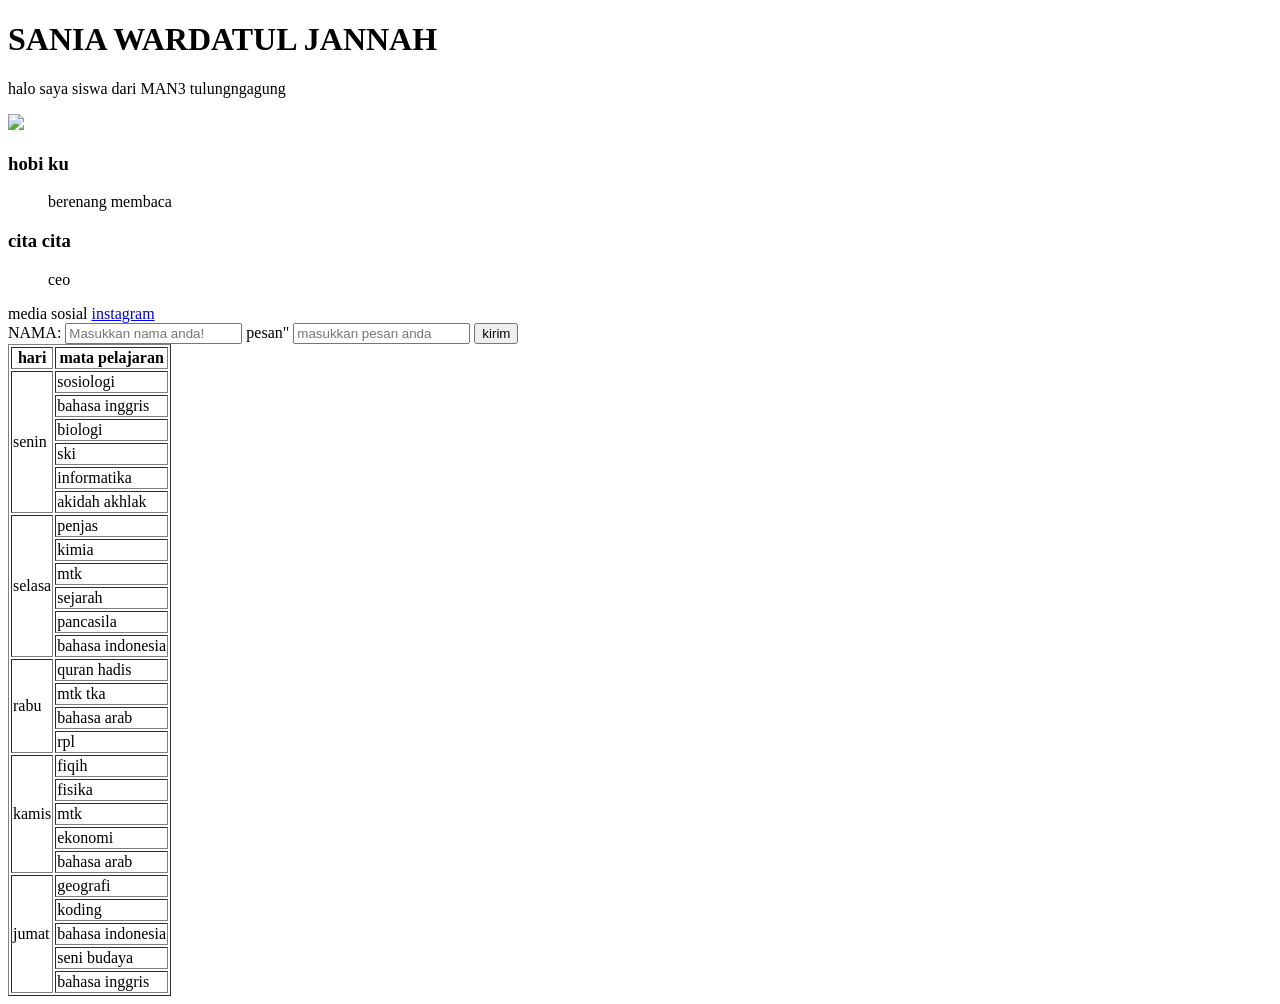
==== index.html @ 6c2962c6 "jadwal pelajaran" ====
<!DOCTYPE html>
<html lang="en">
<head>
    <meta charset="UTF-8">
    <meta name="viewport" content="width=device-width, initial-scale=1.0">
    <title>PROFIL</title>
</head>
<body>
    <h1>
SANIA WARDATUL JANNAH
    </h1>
    <P> 
        halo saya siswa dari MAN3 tulungngagung
    </P>
    <img src="kelinci comel.jpg" height="150">
    <h3>
        hobi ku
    </h3>
    <ul>
        <l1>berenang</l1>
        <l1>membaca</l1>
    </ul>
    <h3>
        cita cita
    </h3>
    <ul> 
        <l1>ceo</l1>
        </ul>
        <section>
            <h2.>media sosial</h2.>
            <a href=" luvr-saan">instagram</a>
        </section>
        <form>
            <label>NAMA:</label>
            <input type="text" placeholder="Masukkan nama anda!" />

            <label>pesan</label>"
            <input type="text" placeholder="masukkan pesan anda" />

            <button type="submit">kirim</button>
        </form>
    </section>

    <!-- jadwal pelajaran -->
     <table border="1">
     <thead>
        <tr>
          <th>hari</td>
         <th>mata pelajaran</td>
     </tr>
    </thead>
    <tbody>
    <tr>
        <td rowspan="6">senin</td>
        <td>sosiologi</td>
    </tr>
    <tr>
        <td>bahasa inggris</td>
    </tr>
    <tr>
        <td>biologi</td>
    </tr>
    <tr>
        <td>ski</td>
    </tr>
    <tr>
        <td>informatika</td>
    </tr>
    <tr>
        <td>akidah akhlak</td>
    </tr>
<tr>
    <td rowspan="6">selasa</td>
    <td>penjas</td>
</tr>
<tr>
    <td>kimia</td>
</tr>
<tr>
    <td>mtk</td>
</tr>
<tr>
    <td>sejarah</td>
</tr>
<tr>
    <td>pancasila</td>
</tr>
<tr>
    <td>bahasa indonesia</td>
</tr>
<tr>
  <td rowspan="4">rabu</td>
  <td>quran hadis</td>
  <tr>
    <td>mtk tka</td>
  </tr>
  <tr>
    <td>bahasa arab</td>
  </tr>
  <tr>
    <td>rpl</td>
  </tr>
  <tr>
    <td rowspan="5">kamis</td>
    <td>fiqih</td>
    <tr>
        <td>fisika</td>
    </tr>
    <tr>
        <td>mtk</td>
    </tr>
    <tr>
        <td>ekonomi</td>
    </tr>
    <tr>
        <td>bahasa arab</td>
    </tr>
    <tr>
        <td rowspan="5">jumat</td>
        <td>geografi</td>
        <tr>
            <td>koding</td>
        </tr>
        <tr>
            <td>bahasa indonesia</td>
        </tr>
        <tr>
            <td>seni budaya</td>
        </tr>
        <tr>
            <td>bahasa inggris</td>
        </tr>
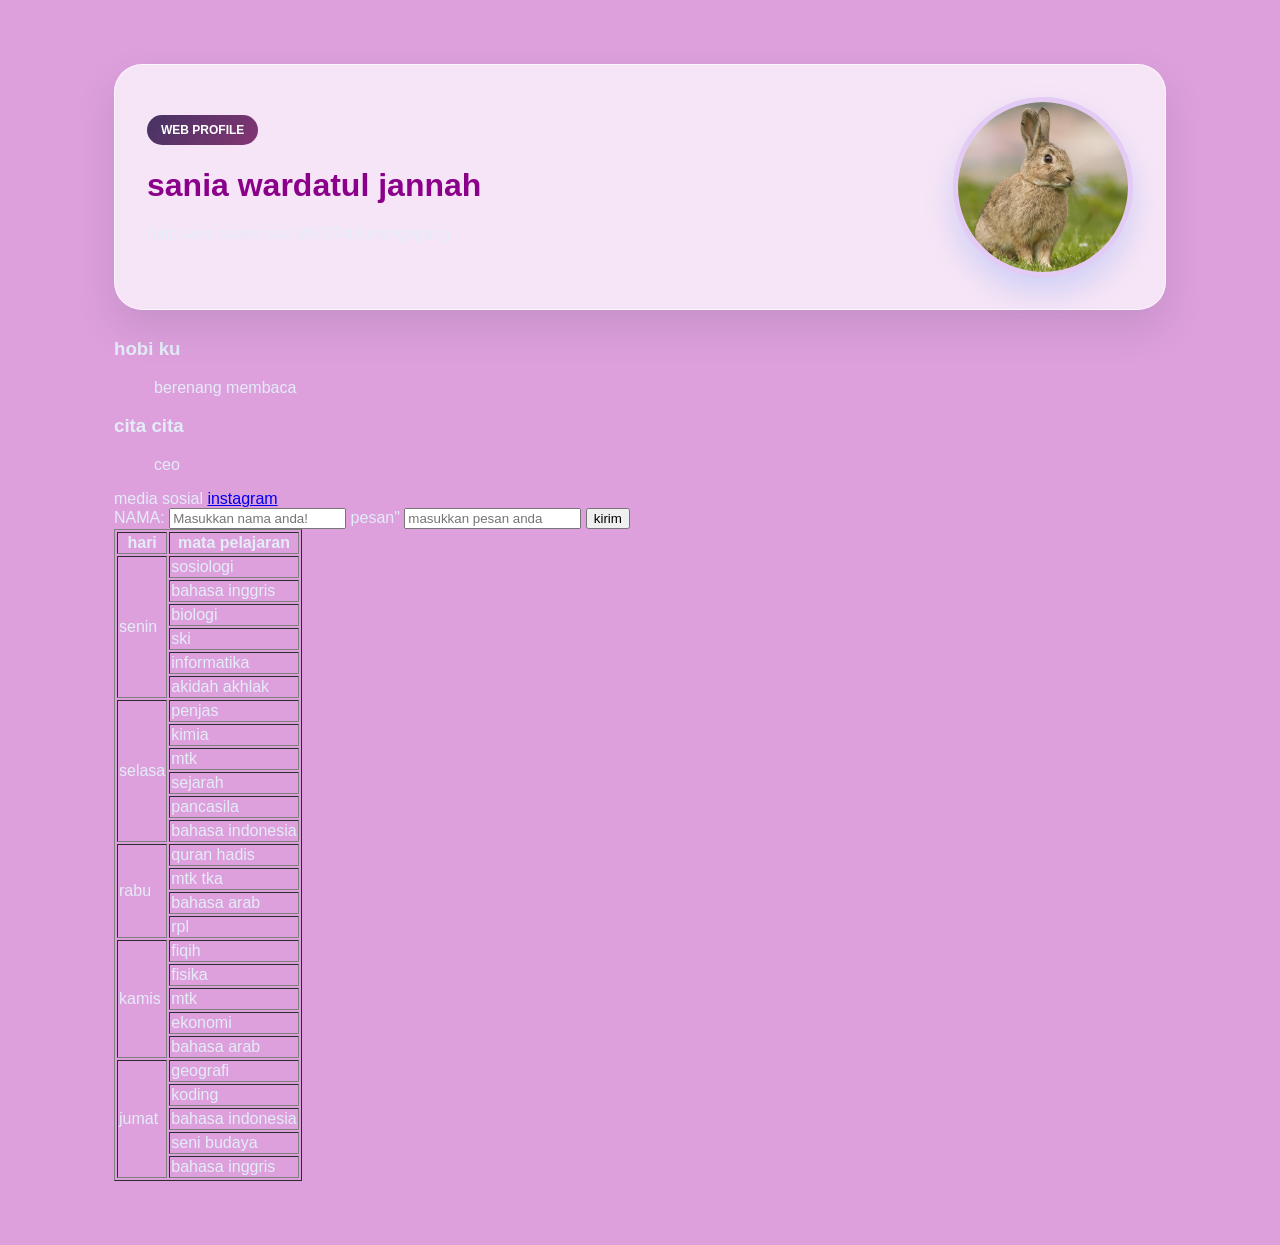
==== commit a1b8f27f: "mengubah warna" ====
--- a/index.html
+++ b/index.html
@@ -1,30 +1,37 @@
 <!DOCTYPE html>
 <html lang="en">
+
 <head>
     <meta charset="UTF-8">
     <meta name="viewport" content="width=device-width, initial-scale=1.0">
     <title>PROFIL</title>
+    <link rel="stylesheet" href="style.css" />
 </head>
+
 <body>
-    <h1>
-SANIA WARDATUL JANNAH
-    </h1>
-    <P> 
-        halo saya siswa dari MAN3 tulungngagung
-    </P>
-    <img src="kelinci comel.jpg" height="150">
-    <h3>
-        hobi ku
-    </h3>
-    <ul>
-        <l1>berenang</l1>
-        <l1>membaca</l1>
-    </ul>
-    <h3>
-        cita cita
-    </h3>
-    <ul> 
-        <l1>ceo</l1>
+    <div class="page">
+        <header class="hero">
+            <div class="profile-content">
+                <span class="badge">web profile</span>
+                <h1 style="color: darkmagenta;">sania wardatul jannah</h1>
+                <P class="deskripsi"style="color: rgb(25, 25, 25,)">
+                    halo saya siswa dari MAN3 tulungngagung
+            </P>
+            </div>
+            <img src="kelinci comel.jpg" class="profile-photo">
+        </header>
+        <h3>
+            hobi ku
+        </h3>
+        <ul>
+            <l1>berenang</l1>
+            <l1>membaca</l1>
+        </ul>
+        <h3>
+            cita cita
+        </h3>
+        <ul>
+            <l1>ceo</l1>
         </ul>
         <section>
             <h2.>media sosial</h2.>
@@ -39,94 +46,94 @@
 
             <button type="submit">kirim</button>
         </form>
-    </section>
+        </section>
 
-    <!-- jadwal pelajaran -->
-     <table border="1">
-     <thead>
-        <tr>
-          <th>hari</td>
-         <th>mata pelajaran</td>
-     </tr>
-    </thead>
-    <tbody>
-    <tr>
-        <td rowspan="6">senin</td>
-        <td>sosiologi</td>
-    </tr>
-    <tr>
-        <td>bahasa inggris</td>
-    </tr>
-    <tr>
-        <td>biologi</td>
-    </tr>
-    <tr>
-        <td>ski</td>
-    </tr>
-    <tr>
-        <td>informatika</td>
-    </tr>
-    <tr>
-        <td>akidah akhlak</td>
-    </tr>
-<tr>
-    <td rowspan="6">selasa</td>
-    <td>penjas</td>
-</tr>
-<tr>
-    <td>kimia</td>
-</tr>
-<tr>
-    <td>mtk</td>
-</tr>
-<tr>
-    <td>sejarah</td>
-</tr>
-<tr>
-    <td>pancasila</td>
-</tr>
-<tr>
-    <td>bahasa indonesia</td>
-</tr>
-<tr>
-  <td rowspan="4">rabu</td>
-  <td>quran hadis</td>
-  <tr>
-    <td>mtk tka</td>
-  </tr>
-  <tr>
-    <td>bahasa arab</td>
-  </tr>
-  <tr>
-    <td>rpl</td>
-  </tr>
-  <tr>
-    <td rowspan="5">kamis</td>
-    <td>fiqih</td>
-    <tr>
-        <td>fisika</td>
-    </tr>
-    <tr>
-        <td>mtk</td>
-    </tr>
-    <tr>
-        <td>ekonomi</td>
-    </tr>
-    <tr>
-        <td>bahasa arab</td>
-    </tr>
-    <tr>
-        <td rowspan="5">jumat</td>
-        <td>geografi</td>
-        <tr>
-            <td>koding</td>
-        </tr>
-        <tr>
-            <td>bahasa indonesia</td>
-        </tr>
-        <tr>
-            <td>seni budaya</td>
-        </tr>
-        <tr>
-            <td>bahasa inggris</td>
-        </tr>+        <!-- jadwal pelajaran -->
+        <table border="1">
+            <thead>
+                <tr>
+                    <th>hari</td>
+                    <th>mata pelajaran</td>
+                </tr>
+            </thead>
+            <tbody>
+                <tr>
+                    <td rowspan="6">senin</td>
+                    <td>sosiologi</td>
+                </tr>
+                <tr>
+                    <td>bahasa inggris</td>
+                </tr>
+                <tr>
+                    <td>biologi</td>
+                </tr>
+                <tr>
+                    <td>ski</td>
+                </tr>
+                <tr>
+                    <td>informatika</td>
+                </tr>
+                <tr>
+                    <td>akidah akhlak</td>
+                </tr>
+                <tr>
+                    <td rowspan="6">selasa</td>
+                    <td>penjas</td>
+                </tr>
+                <tr>
+                    <td>kimia</td>
+                </tr>
+                <tr>
+                    <td>mtk</td>
+                </tr>
+                <tr>
+                    <td>sejarah</td>
+                </tr>
+                <tr>
+                    <td>pancasila</td>
+                </tr>
+                <tr>
+                    <td>bahasa indonesia</td>
+                </tr>
+                <tr>
+                    <td rowspan="4">rabu</td>
+                    <td>quran hadis</td>
+                <tr>
+                    <td>mtk tka</td>
+                </tr>
+                <tr>
+                    <td>bahasa arab</td>
+                </tr>
+                <tr>
+                    <td>rpl</td>
+                </tr>
+                <tr>
+                    <td rowspan="5">kamis</td>
+                    <td>fiqih</td>
+                <tr>
+                    <td>fisika</td>
+                </tr>
+                <tr>
+                    <td>mtk</td>
+                </tr>
+                <tr>
+                    <td>ekonomi</td>
+                </tr>
+                <tr>
+                    <td>bahasa arab</td>
+                </tr>
+                <tr>
+                    <td rowspan="5">jumat</td>
+                    <td>geografi</td>
+                <tr>
+                    <td>koding</td>
+                </tr>
+                <tr>
+                    <td>bahasa indonesia</td>
+                </tr>
+                <tr>
+                    <td>seni budaya</td>
+                </tr>
+                <tr>
+                    <td>bahasa inggris</td>
+                </tr>
--- a/style.css
+++ b/style.css
@@ -0,0 +1,75 @@
+* {
+    box-sizing: border-box;
+}
+body {
+    margin: 0;
+    font-family: 'Segoe UI', Tahoma, Geneva, Verdana, sans-serif;
+    background:plum;
+    color: #e4ecf7;
+}
+
+.page{
+    max-width: 1100px;
+    margin: 40px auto;
+    padding: 24px;
+}
+
+.hero{
+    display: flex;
+    align-items: center;
+    justify-content: space-between;
+    gap: 30px;
+    background: rgba(255, 255, 255, 0.72);
+    backdrop-filter: blur(10px);
+    border: 1px solid rgba(255, 255, 255, 0.7);
+    box-shadow: 0 18px 40px rgba(30, 41, 59, 0.12);
+    border-radius: 28px;
+    padding: 32px;
+    margin-bottom: 28px;
+}
+
+.badge {
+    display: inline-block;
+    background: linear-gradient(135deg,#453363, #853573);
+    color: white;
+    padding: 8px 14px;
+    border-radius: 999px;
+    font-size: 12px;
+    font-weight: 700;
+    text-transform: uppercase;
+}
+
+
+.judul{
+    margin: 0;
+    font-family: 'plus jakarta sans', 'segoe UI',
+    sans-serif;
+    line-height: 1.4;
+}
+
+
+.judul-besar{
+    font-size: clamp(2,3rem, 4vw, 4rem);
+    font-weight: 800;
+    color: #111827;
+     margin-top: 14px;
+}
+
+
+#teks2 {
+    margin-top: 12px;
+    max-width: 620px;
+    font-size: 1.08rem;
+    color: #475569;
+    text-align: left;
+    background: transparent;
+}
+
+.profile-photo{
+    width: 180px;
+    height: 180px;
+    object-fit: cover;
+    border-radius: 50%;
+    border: 5px solid rgba(124, 58, 237, 0.15);
+    box-shadow: 0 16px 30px rgba(59, 130, 246, 0.2);
+}
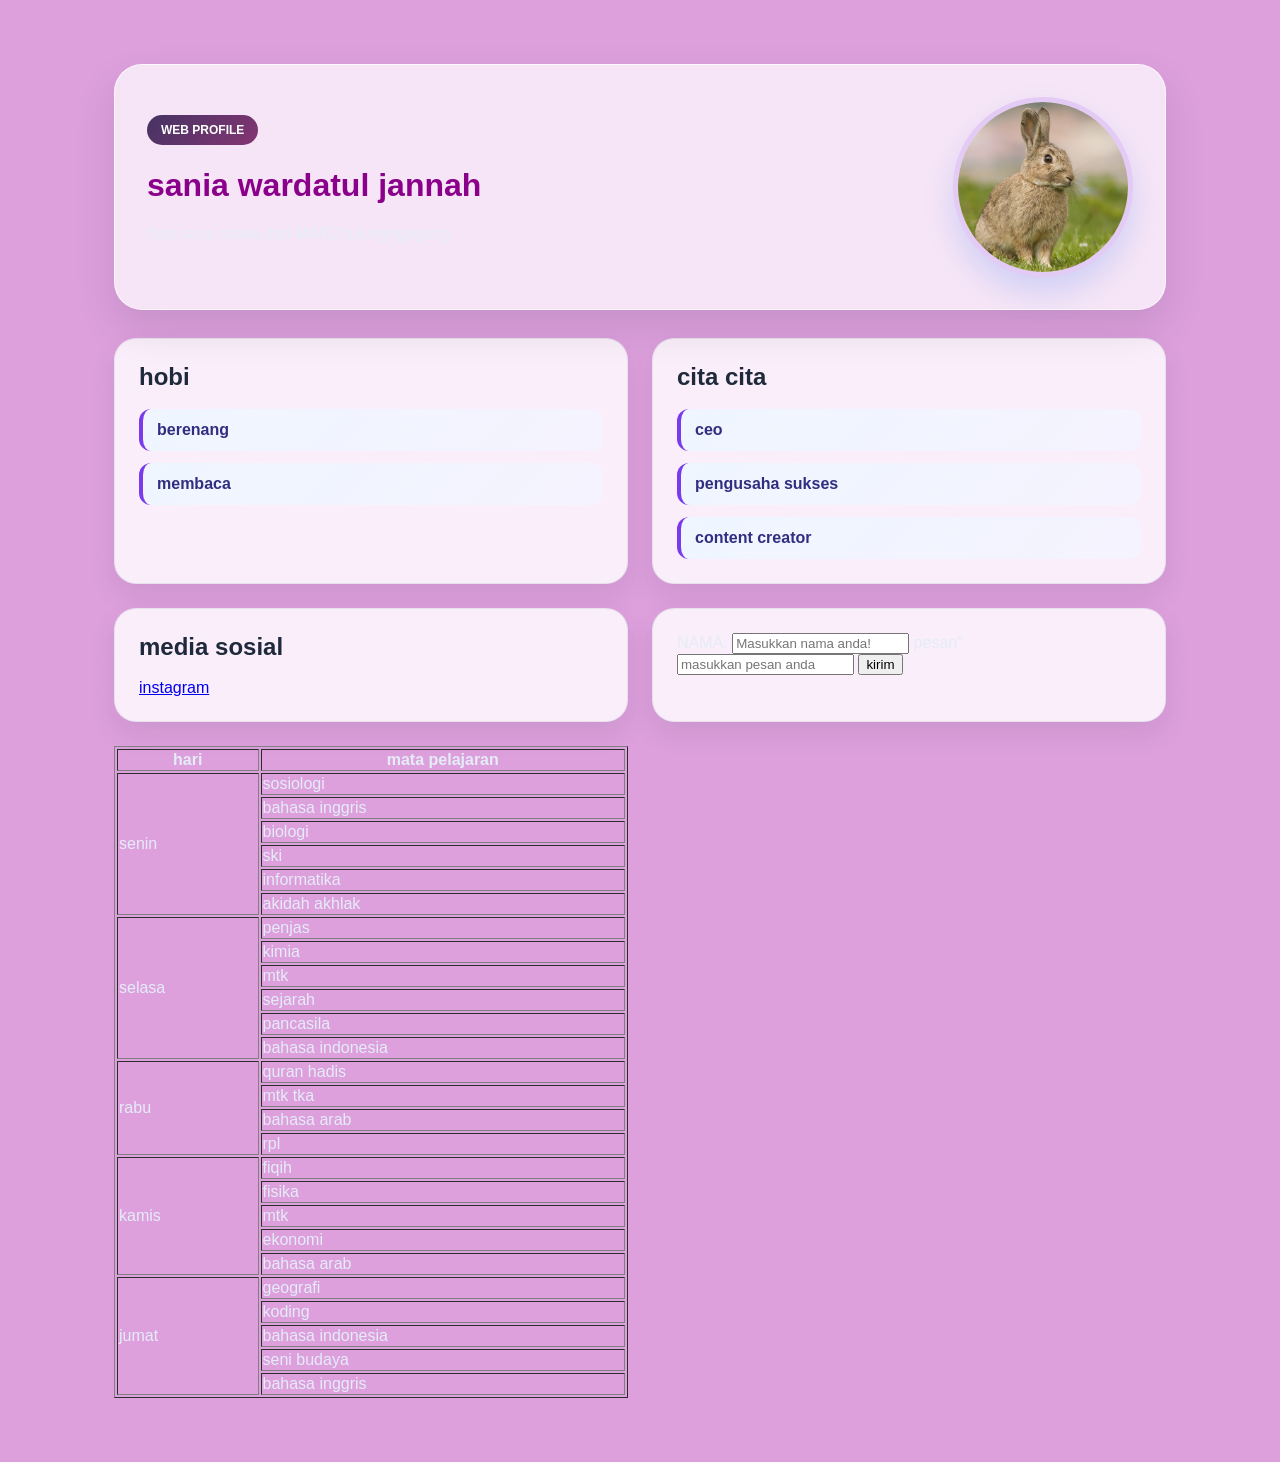
==== commit 20e8d423: "tambah css" ====
--- a/index.html
+++ b/index.html
@@ -14,126 +14,138 @@
             <div class="profile-content">
                 <span class="badge">web profile</span>
                 <h1 style="color: darkmagenta;">sania wardatul jannah</h1>
-                <P class="deskripsi"style="color: rgb(25, 25, 25,)">
+                <P class="deskripsi" style="color: rgb(25, 25, 25,)">
                     halo saya siswa dari MAN3 tulungngagung
-            </P>
+                </P>
             </div>
             <img src="kelinci comel.jpg" class="profile-photo">
         </header>
-        <h3>
-            hobi ku
-        </h3>
-        <ul>
-            <l1>berenang</l1>
-            <l1>membaca</l1>
-        </ul>
-        <h3>
-            cita cita
-        </h3>
-        <ul>
-            <l1>ceo</l1>
-        </ul>
-        <section>
-            <h2.>media sosial</h2.>
-            <a href=" luvr-saan">instagram</a>
-        </section>
-        <form>
-            <label>NAMA:</label>
-            <input type="text" placeholder="Masukkan nama anda!" />
 
-            <label>pesan</label>"
-            <input type="text" placeholder="masukkan pesan anda" />
+        <main class="content-grid">
+            <section class="card">
+                <h2>hobi</h2>
+                <ul class="hobby-list">
+                    <li>berenang</li>
+                    <li>membaca</li>
+                </ul>
+            </section>
+            <section class="card">
+                <h2>cita cita</h2>
+                <ul class="hobby-list">
+                    <li>ceo</li>
+                    <li>pengusaha sukses</li>
+                    <li>content creator</li>
+                </ul>
+            </section>
+                <section class="card">
+                    <h2>media sosial</h2>
+                   <div class="social-link">
+                    <a href="https://www.instagram.com/luvr.sann">instagram</a>
+                    </div>
+                </section>
+                <section class="card">
+                <form>
+                    <label>NAMA:</label>
+                    <input type="text" placeholder="Masukkan nama anda!" />
 
-            <button type="submit">kirim</button>
-        </form>
-        </section>
+                    <label>pesan</label>"
+                    <input type="text" placeholder="masukkan pesan anda" />
 
-        <!-- jadwal pelajaran -->
-        <table border="1">
-            <thead>
-                <tr>
-                    <th>hari</td>
-                    <th>mata pelajaran</td>
-                </tr>
-            </thead>
-            <tbody>
-                <tr>
-                    <td rowspan="6">senin</td>
-                    <td>sosiologi</td>
-                </tr>
-                <tr>
-                    <td>bahasa inggris</td>
-                </tr>
-                <tr>
-                    <td>biologi</td>
-                </tr>
-                <tr>
-                    <td>ski</td>
-                </tr>
-                <tr>
-                    <td>informatika</td>
-                </tr>
-                <tr>
-                    <td>akidah akhlak</td>
-                </tr>
-                <tr>
-                    <td rowspan="6">selasa</td>
-                    <td>penjas</td>
-                </tr>
-                <tr>
-                    <td>kimia</td>
-                </tr>
-                <tr>
-                    <td>mtk</td>
-                </tr>
-                <tr>
-                    <td>sejarah</td>
-                </tr>
-                <tr>
-                    <td>pancasila</td>
-                </tr>
-                <tr>
-                    <td>bahasa indonesia</td>
-                </tr>
-                <tr>
-                    <td rowspan="4">rabu</td>
-                    <td>quran hadis</td>
-                <tr>
-                    <td>mtk tka</td>
-                </tr>
-                <tr>
-                    <td>bahasa arab</td>
-                </tr>
-                <tr>
-                    <td>rpl</td>
-                </tr>
-                <tr>
-                    <td rowspan="5">kamis</td>
-                    <td>fiqih</td>
-                <tr>
-                    <td>fisika</td>
-                </tr>
-                <tr>
-                    <td>mtk</td>
-                </tr>
-                <tr>
-                    <td>ekonomi</td>
-                </tr>
-                <tr>
-                    <td>bahasa arab</td>
-                </tr>
-                <tr>
-                    <td rowspan="5">jumat</td>
-                    <td>geografi</td>
-                <tr>
-                    <td>koding</td>
-                </tr>
-                <tr>
-                    <td>bahasa indonesia</td>
-                </tr>
-                <tr>
-                    <td>seni budaya</td>
-                </tr>
-                <tr>
-                    <td>bahasa inggris</td>
-                </tr>+                    <button type="submit">kirim</button>
+                </form>
+            </section>
+
+            <!-- jadwal pelajaran -->
+            <table border="1">
+                <thead>
+                    <tr>
+                        <th>hari</td>
+                        <th>mata pelajaran</td>
+                    </tr>
+                </thead>
+                <tbody>
+                    <tr>
+                        <td rowspan="6">senin</td>
+                        <td>sosiologi</td>
+                    </tr>
+                    <tr>
+                        <td>bahasa inggris</td>
+                    </tr>
+                    <tr>
+                        <td>biologi</td>
+                    </tr>
+                    <tr>
+                        <td>ski</td>
+                    </tr>
+                    <tr>
+                        <td>informatika</td>
+                    </tr>
+                    <tr>
+                        <td>akidah akhlak</td>
+                    </tr>
+                    <tr>
+                        <td rowspan="6">selasa</td>
+                        <td>penjas</td>
+                    </tr>
+                    <tr>
+                        <td>kimia</td>
+                    </tr>
+                    <tr>
+                        <td>mtk</td>
+                    </tr>
+                    <tr>
+                        <td>sejarah</td>
+                    </tr>
+                    <tr>
+                        <td>pancasila</td>
+                    </tr>
+                    <tr>
+                        <td>bahasa indonesia</td>
+                    </tr>
+                    <tr>
+                        <td rowspan="4">rabu</td>
+                        <td>quran hadis</td>
+                    <tr>
+                        <td>mtk tka</td>
+                    </tr>
+                    <tr>
+                        <td>bahasa arab</td>
+                    </tr>
+                    <tr>
+                        <td>rpl</td>
+                    </tr>
+                    <tr>
+                        <td rowspan="5">kamis</td>
+                        <td>fiqih</td>
+                    <tr>
+                        <td>fisika</td>
+                    </tr>
+                    <tr>
+                        <td>mtk</td>
+                    </tr>
+                    <tr>
+                        <td>ekonomi</td>
+                    </tr>
+                    <tr>
+                        <td>bahasa arab</td>
+                    </tr>
+                    <tr>
+                        <td rowspan="5">jumat</td>
+                        <td>geografi</td>
+                    <tr>
+                        <td>koding</td>
+                    </tr>
+                    <tr>
+                        <td>bahasa indonesia</td>
+                    </tr>
+                    <tr>
+                        <td>seni budaya</td>
+                    </tr>
+                    <tr>
+                        <td>bahasa inggris</td>
+                    </tr>
+                <tbody>
+            </table>
+            </tbody>
+
+</html>
--- a/style.css
+++ b/style.css
@@ -72,4 +72,63 @@
     border-radius: 50%;
     border: 5px solid rgba(124, 58, 237, 0.15);
     box-shadow: 0 16px 30px rgba(59, 130, 246, 0.2);
-}+}
+
+.content-grid {
+    display: grid;
+    grid-template-columns: repeat(2,minmax(260px, 1fr));
+    gap: 24px;
+}
+
+.card {
+    background: rgba(255, 255, 255, 0.82);
+    border: 1px solid rgba(148, 163, 184, 0.18);
+    border-radius: 22px;
+    padding: 24px;
+    box-shadow: 0 12px 28px rgba(15, 23, 42, 0.08);
+}
+
+.card h2 {
+    margin-top: 0;
+    margin-bottom: 18px;
+    color: #1e293b;
+    font-size: 1.5rem;
+}
+
+.hobby-list {
+    list-style: none;
+    padding: 0;
+    margin: 0;
+    display: grid;
+    gap: 12px;
+}
+
+.hobby-list li{
+    background: linear-gradient(135deg, #eff6ff, #f5f3ff);
+    border-left: 4px solid #7c3aed;
+    padding: 12px 14px;
+    border-radius: 12px;
+    font-weight: 600;
+    color: #312e81;
+}
+
+.social-links {
+    display: flex;
+    flex-wrap: wrap;
+    gap: 12px;
+}
+
+.social-links a {
+    text-decoration: none;
+    color: #1d4ed8;
+    background: #e0edff;
+    padding: 10px 14px;
+    border-radius: 12px;
+    font-weight: 600;
+    transition: transform 0.2s ease, box-shadow 0.2s ease;
+}
+
+.social-links a:hover {
+    transform: translateY(-2px);
+    box-shadow: 0 10px 20px rgba(37, 99, 235, 0.15);
+}                   
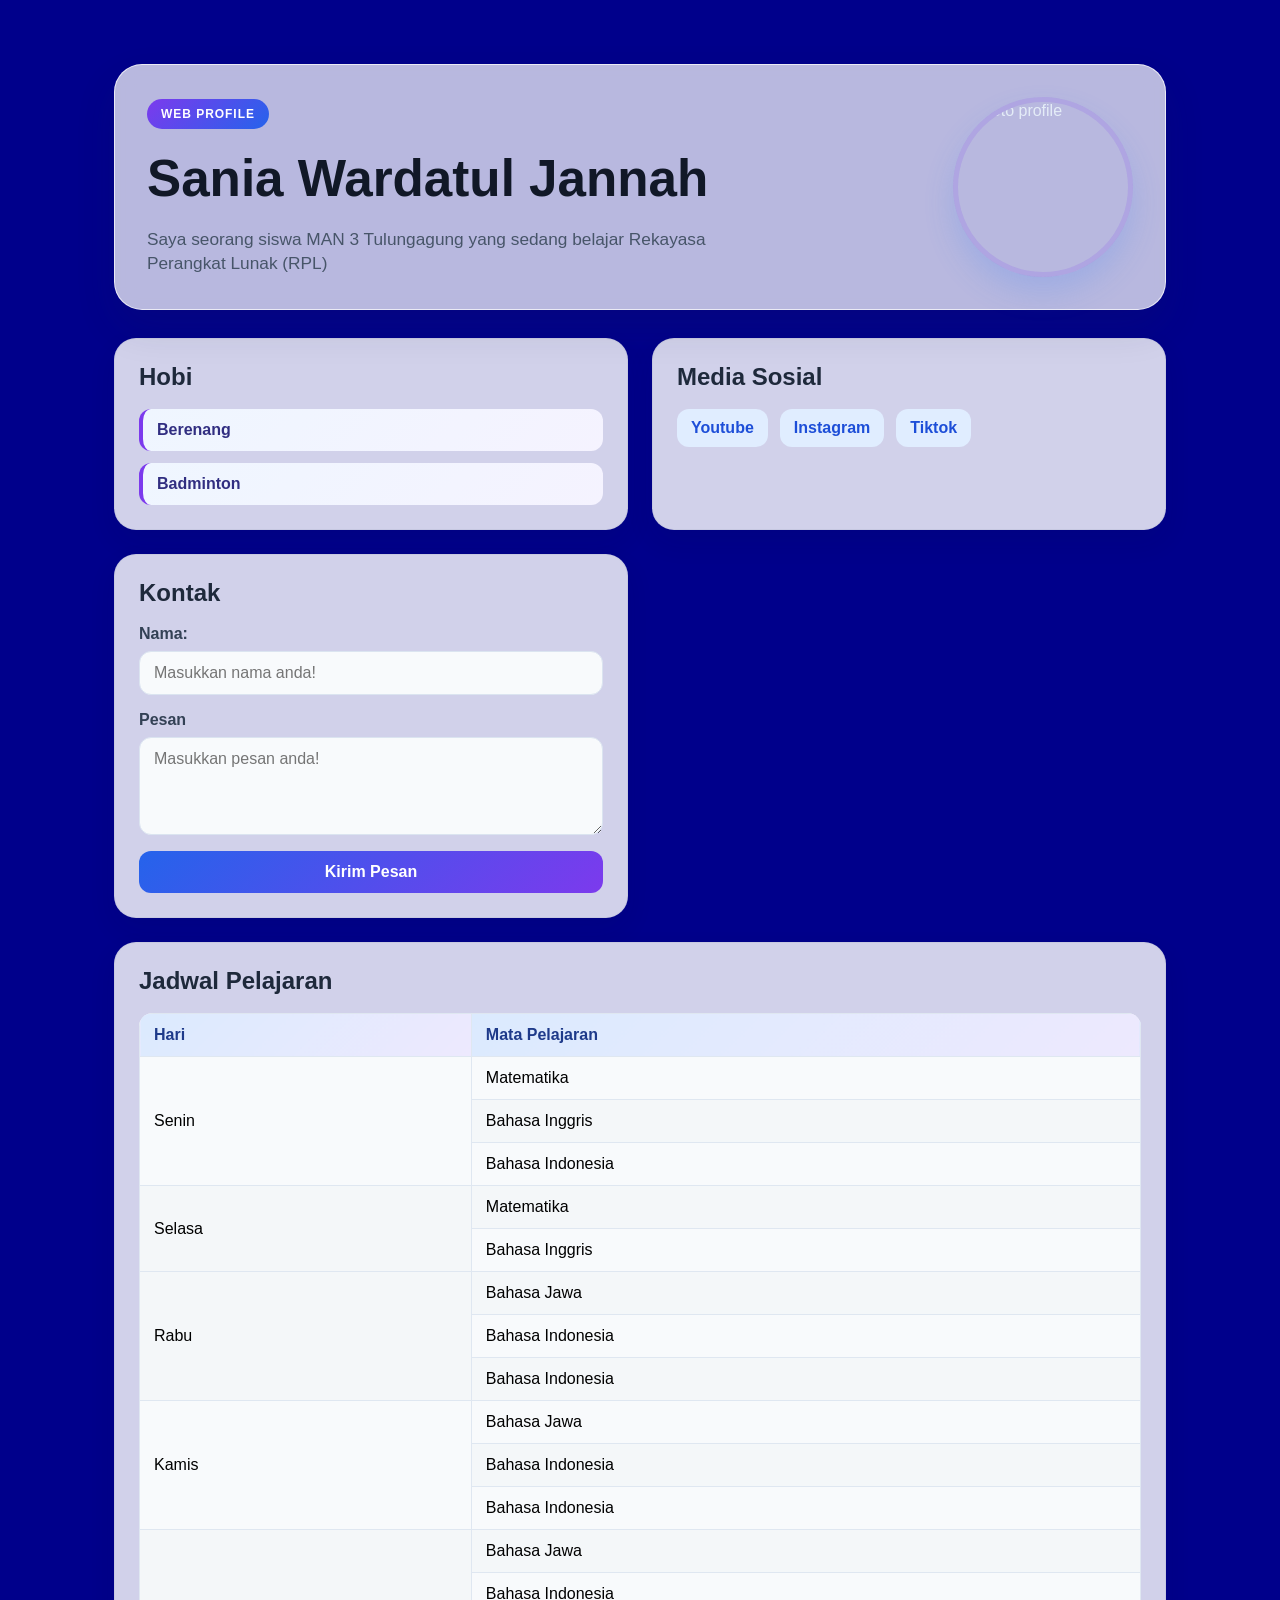
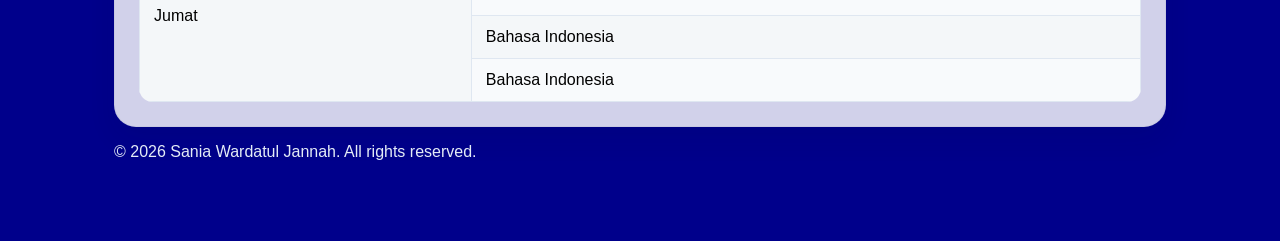
==== commit ce3ebcd6: "Update index.html" ====
--- a/index.html
+++ b/index.html
@@ -1,151 +1,124 @@
-<!DOCTYPE html>
+<!doctype html>
 <html lang="en">
+  <head>
+    <meta charset="UTF-8" />
+    <meta name="viewport" content="width=device-width, initial-scale=1.0" />
+    <title>Web Profile</title>
+    <link rel="stylesheet" href="style.css" />
+  </head>
 
-<head>
-    <meta charset="UTF-8">
-    <meta name="viewport" content="width=device-width, initial-scale=1.0">
-    <title>PROFIL</title>
-    <link rel="stylesheet" href="style.css" />
-</head>
+  <body class="page">
+    <header class="hero">
+      <div class="profile-content">
+        <span class="badge">Web Profile</span>
+        <h1 id="text1" class="judul judul-besar">Sania Wardatul Jannah</h1>
+        <p id="text2" class="judul">
+          Saya seorang siswa MAN 3 Tulungagung yang sedang belajar Rekayasa
+          Perangkat Lunak (RPL)
+        </p>
+      </div>
+      <img class="profile-photo" src="profile.jpeg" alt="photo profile" />
+    </header>
 
-<body>
-    <div class="page">
-        <header class="hero">
-            <div class="profile-content">
-                <span class="badge">web profile</span>
-                <h1 style="color: darkmagenta;">sania wardatul jannah</h1>
-                <P class="deskripsi" style="color: rgb(25, 25, 25,)">
-                    halo saya siswa dari MAN3 tulungngagung
-                </P>
-            </div>
-            <img src="kelinci comel.jpg" class="profile-photo">
-        </header>
+    <main class="content-grid">
+      <section class="card">
+        <h2>Hobi</h2>
+        <ul class="hobby-list">
+          <li>Berenang</li>
+          <li>Badminton</li>
+        </ul>
+      </section>
 
-        <main class="content-grid">
-            <section class="card">
-                <h2>hobi</h2>
-                <ul class="hobby-list">
-                    <li>berenang</li>
-                    <li>membaca</li>
-                </ul>
-            </section>
-            <section class="card">
-                <h2>cita cita</h2>
-                <ul class="hobby-list">
-                    <li>ceo</li>
-                    <li>pengusaha sukses</li>
-                    <li>content creator</li>
-                </ul>
-            </section>
-                <section class="card">
-                    <h2>media sosial</h2>
-                   <div class="social-link">
-                    <a href="https://www.instagram.com/luvr.sann">instagram</a>
-                    </div>
-                </section>
-                <section class="card">
-                <form>
-                    <label>NAMA:</label>
-                    <input type="text" placeholder="Masukkan nama anda!" />
+      <section class="card">
+        <h2>Media Sosial</h2>
+        <div class="social-links">
+          <a href="#"> Youtube </a>
+          <a href="#">Instagram</a>
+          <a href="#">Tiktok</a>
+        </div>
+      </section>
 
-                    <label>pesan</label>"
-                    <input type="text" placeholder="masukkan pesan anda" />
+      <section class="card form-card">
+        <h2>Kontak</h2>
+        <form>
+          <div class="field-group">
+            <label>Nama:</label>
+            <input type="text" placeholder="Masukkan nama anda!" />
+          </div>
+          <div class="field-group">
+            <label>Pesan</label>
+            <textarea rows="4" placeholder="Masukkan pesan anda!"></textarea>
+          </div>
+          <button type="submit">Kirim Pesan</button>
+        </form>
+      </section>
 
-                    <button type="submit">kirim</button>
-                </form>
-            </section>
-
-            <!-- jadwal pelajaran -->
-            <table border="1">
-                <thead>
-                    <tr>
-                        <th>hari</td>
-                        <th>mata pelajaran</td>
-                    </tr>
-                </thead>
-                <tbody>
-                    <tr>
-                        <td rowspan="6">senin</td>
-                        <td>sosiologi</td>
-                    </tr>
-                    <tr>
-                        <td>bahasa inggris</td>
-                    </tr>
-                    <tr>
-                        <td>biologi</td>
-                    </tr>
-                    <tr>
-                        <td>ski</td>
-                    </tr>
-                    <tr>
-                        <td>informatika</td>
-                    </tr>
-                    <tr>
-                        <td>akidah akhlak</td>
-                    </tr>
-                    <tr>
-                        <td rowspan="6">selasa</td>
-                        <td>penjas</td>
-                    </tr>
-                    <tr>
-                        <td>kimia</td>
-                    </tr>
-                    <tr>
-                        <td>mtk</td>
-                    </tr>
-                    <tr>
-                        <td>sejarah</td>
-                    </tr>
-                    <tr>
-                        <td>pancasila</td>
-                    </tr>
-                    <tr>
-                        <td>bahasa indonesia</td>
-                    </tr>
-                    <tr>
-                        <td rowspan="4">rabu</td>
-                        <td>quran hadis</td>
-                    <tr>
-                        <td>mtk tka</td>
-                    </tr>
-                    <tr>
-                        <td>bahasa arab</td>
-                    </tr>
-                    <tr>
-                        <td>rpl</td>
-                    </tr>
-                    <tr>
-                        <td rowspan="5">kamis</td>
-                        <td>fiqih</td>
-                    <tr>
-                        <td>fisika</td>
-                    </tr>
-                    <tr>
-                        <td>mtk</td>
-                    </tr>
-                    <tr>
-                        <td>ekonomi</td>
-                    </tr>
-                    <tr>
-                        <td>bahasa arab</td>
-                    </tr>
-                    <tr>
-                        <td rowspan="5">jumat</td>
-                        <td>geografi</td>
-                    <tr>
-                        <td>koding</td>
-                    </tr>
-                    <tr>
-                        <td>bahasa indonesia</td>
-                    </tr>
-                    <tr>
-                        <td>seni budaya</td>
-                    </tr>
-                    <tr>
-                        <td>bahasa inggris</td>
-                    </tr>
-                <tbody>
-            </table>
-            </tbody>
-
-</html>+      <section class="card schedule-card">
+        <h2>Jadwal Pelajaran</h2>
+        <table>
+          <thead>
+            <tr>
+              <th>Hari</th>
+              <th>Mata Pelajaran</th>
+            </tr>
+          </thead>
+          <tbody>
+            <tr>
+              <td rowspan="3">Senin</td>
+              <td>Matematika</td>
+            </tr>
+            <tr>
+              <td>Bahasa Inggris</td>
+            </tr>
+            <tr>
+              <td>Bahasa Indonesia</td>
+            </tr>
+            <tr>
+              <td rowspan="2">Selasa</td>
+              <td>Matematika</td>
+            </tr>
+            <tr>
+              <td>Bahasa Inggris</td>
+            </tr>
+            <tr>
+              <td rowspan="3">Rabu</td>
+              <td>Bahasa Jawa</td>
+            </tr>
+            <tr>
+              <td>Bahasa Indonesia</td>
+            </tr>
+            <tr>
+              <td>Bahasa Indonesia</td>
+            </tr>
+            <tr>
+              <td rowspan="3">Kamis</td>
+              <td>Bahasa Jawa</td>
+            </tr>
+            <tr>
+              <td>Bahasa Indonesia</td>
+            </tr>
+            <tr>
+              <td>Bahasa Indonesia</td>
+            </tr>
+            <tr>
+              <td rowspan="4">Jumat</td>
+              <td>Bahasa Jawa</td>
+            </tr>
+            <tr>
+              <td>Bahasa Indonesia</td>
+            </tr>
+            <tr>
+              <td>Bahasa Indonesia</td>
+            </tr>
+            <tr>
+              <td>Bahasa Indonesia</td>
+            </tr>
+          </tbody>
+        </table>
+      </section>
+    </main>
+    <footer class="footer">
+      <p>&copy; 2026 Sania Wardatul Jannah. All rights reserved.</p>
+    </footer>
+  </body>
+</html>
--- a/style.css
+++ b/style.css
@@ -1,134 +1,235 @@
 * {
-    box-sizing: border-box;
-}
+  box-sizing: border-box;
+}
+
 body {
-    margin: 0;
-    font-family: 'Segoe UI', Tahoma, Geneva, Verdana, sans-serif;
-    background:plum;
-    color: #e4ecf7;
-}
-
-.page{
-    max-width: 1100px;
-    margin: 40px auto;
-    padding: 24px;
-}
-
-.hero{
-    display: flex;
-    align-items: center;
-    justify-content: space-between;
-    gap: 30px;
-    background: rgba(255, 255, 255, 0.72);
-    backdrop-filter: blur(10px);
-    border: 1px solid rgba(255, 255, 255, 0.7);
-    box-shadow: 0 18px 40px rgba(30, 41, 59, 0.12);
-    border-radius: 28px;
-    padding: 32px;
-    margin-bottom: 28px;
+  margin: 0;
+  font-family: 'Segoe UI', Tahoma, Geneva, Verdana, sans-serif;
+  background: darkblue;
+  color: #e4ecf7;
+}
+
+.page {
+  max-width: 1100px;
+  margin: 40px auto;
+  padding: 24px;
+}
+
+.hero {
+  display: flex;
+  align-items: center;
+  justify-content: space-between;
+  gap: 30px;
+  background: rgba(255, 255, 255, 0.72);
+  backdrop-filter: blur(10px);
+  border: 1px solid rgba(255, 255, 255, 0.7);
+  box-shadow: 0 18px 40px rgba(30, 41, 59, 0.12);
+  border-radius: 28px;
+  padding: 32px;
+  margin-bottom: 28px;
+}
+ 
+.profile-content {
+  flex: 1;
 }
 
 .badge {
-    display: inline-block;
-    background: linear-gradient(135deg,#453363, #853573);
-    color: white;
-    padding: 8px 14px;
-    border-radius: 999px;
-    font-size: 12px;
-    font-weight: 700;
-    text-transform: uppercase;
-}
-
-
-.judul{
-    margin: 0;
-    font-family: 'plus jakarta sans', 'segoe UI',
-    sans-serif;
-    line-height: 1.4;
-}
-
-
-.judul-besar{
-    font-size: clamp(2,3rem, 4vw, 4rem);
-    font-weight: 800;
-    color: #111827;
-     margin-top: 14px;
-}
-
-
-#teks2 {
-    margin-top: 12px;
-    max-width: 620px;
-    font-size: 1.08rem;
-    color: #475569;
-    text-align: left;
-    background: transparent;
-}
-
-.profile-photo{
-    width: 180px;
-    height: 180px;
-    object-fit: cover;
-    border-radius: 50%;
-    border: 5px solid rgba(124, 58, 237, 0.15);
-    box-shadow: 0 16px 30px rgba(59, 130, 246, 0.2);
+  display: inline-block;
+  background: linear-gradient(135deg, #7c3aed, #2563eb);
+  color: white;
+  padding: 8px 14px;
+  border-radius: 999px;
+  font-size: 12px;
+  font-weight: 700;
+  letter-spacing: 0.08em;
+  text-transform: uppercase;
+}
+
+.judul {
+  margin: 0;
+  font-family: 'Plus Jakarta Sans', 'Segoe UI', sans-serif;
+  line-height: 1.4;
+}
+
+.judul-besar {
+  font-size: clamp(2.3rem, 4vw, 4rem);
+  font-weight: 800;
+  color: #111827;
+  margin-top: 14px;
+}
+
+#text2 {
+  margin-top: 12px;
+  max-width: 620px;
+  font-size: 1.08rem;
+  color: #475569;
+  text-align: left;
+  background: transparent;
+}
+
+.profile-photo {
+  width: 180px;
+  height: 180px;
+  object-fit: cover;
+  border-radius: 50%;
+  border: 5px solid rgba(124, 58, 237, 0.15);
+  box-shadow: 0 16px 30px rgba(59, 130, 246, 0.2);
 }
 
 .content-grid {
-    display: grid;
-    grid-template-columns: repeat(2,minmax(260px, 1fr));
-    gap: 24px;
+  display: grid;
+  grid-template-columns: repeat(2, minmax(260px, 1fr));
+  gap: 24px;
 }
 
 .card {
-    background: rgba(255, 255, 255, 0.82);
-    border: 1px solid rgba(148, 163, 184, 0.18);
-    border-radius: 22px;
-    padding: 24px;
-    box-shadow: 0 12px 28px rgba(15, 23, 42, 0.08);
+  background: rgba(255, 255, 255, 0.82);
+  border: 1px solid rgba(148, 163, 184, 0.18);
+  border-radius: 22px;
+  padding: 24px;
+  box-shadow: 0 12px 28px rgba(15, 23, 42, 0.08);
 }
 
 .card h2 {
-    margin-top: 0;
-    margin-bottom: 18px;
-    color: #1e293b;
-    font-size: 1.5rem;
+  margin-top: 0;
+  margin-bottom: 18px;
+  color: #1e293b;
+  font-size: 1.5rem;
 }
 
 .hobby-list {
-    list-style: none;
-    padding: 0;
-    margin: 0;
-    display: grid;
-    gap: 12px;
-}
-
-.hobby-list li{
-    background: linear-gradient(135deg, #eff6ff, #f5f3ff);
-    border-left: 4px solid #7c3aed;
-    padding: 12px 14px;
-    border-radius: 12px;
-    font-weight: 600;
-    color: #312e81;
+  list-style: none;
+  padding: 0;
+  margin: 0;
+  display: grid;
+  gap: 12px;
+}
+
+.hobby-list li {
+  background: linear-gradient(135deg, #eff6ff, #f5f3ff);
+  border-left: 4px solid #7c3aed;
+  padding: 12px 14px;
+  border-radius: 12px;
+  font-weight: 600;
+  color: #312e81;
 }
 
 .social-links {
-    display: flex;
-    flex-wrap: wrap;
-    gap: 12px;
+  display: flex;
+  flex-wrap: wrap;
+  gap: 12px;
 }
 
 .social-links a {
-    text-decoration: none;
-    color: #1d4ed8;
-    background: #e0edff;
-    padding: 10px 14px;
-    border-radius: 12px;
-    font-weight: 600;
-    transition: transform 0.2s ease, box-shadow 0.2s ease;
+  text-decoration: none;
+  color: #1d4ed8;
+  background: #e0edff;
+  padding: 10px 14px;
+  border-radius: 12px;
+  font-weight: 600;
+  transition: transform 0.2s ease, box-shadow 0.2s ease;
 }
 
 .social-links a:hover {
-    transform: translateY(-2px);
-    box-shadow: 0 10px 20px rgba(37, 99, 235, 0.15);
-}                   +  transform: translateY(-2px);
+  box-shadow: 0 10px 20px rgba(37, 99, 235, 0.15);
+}
+
+.form-card form {
+  display: grid;
+  gap: 16px;
+}
+
+.field-group {
+  display: grid;
+  gap: 8px;
+}
+
+.field-group label {
+  font-weight: 600;
+  color: #334155;
+}
+
+.field-group input,
+.field-group textarea {
+  width: 100%;
+  border: 1px solid #dbe4f0;
+  border-radius: 12px;
+  padding: 12px 14px;
+  font: inherit;
+  background: #f8fafc;
+  color: #0f172a;
+  resize: vertical;
+}
+
+.field-group input:focus,
+.field-group textarea:focus {
+  outline: 2px solid rgba(59, 130, 246, 0.2);
+  border-color: #60a5fa;
+}
+
+button {
+  border: none;
+  border-radius: 12px;
+  padding: 12px 18px;
+  font: inherit;
+  font-weight: 700;
+  color: white;
+  background: linear-gradient(135deg, #2563eb, #7c3aed);
+  cursor: pointer;
+  transition: transform 0.2s ease, box-shadow 0.2s ease;
+}
+
+button:hover {
+  transform: translateY(-2px);
+  box-shadow: 0 12px 24px rgba(124, 58, 237, 0.25);
+}
+
+.schedule-card {
+  grid-column: 1 / -1;
+}
+
+table {
+  width: 100%;
+  border-collapse: collapse;
+  overflow: hidden;
+  border-radius: 14px;
+  background: #f8fafc;
+  color: #000;
+}
+
+th,
+td {
+  border: 1px solid #dfe7f1;
+  padding: 12px 14px;
+  text-align: left;
+}
+
+th {
+  background: linear-gradient(135deg, #dbeafe, #ede9fe);
+  color: #1e3a8a;
+}
+
+tr:nth-child(even) td {
+  background: rgba(148, 163, 184, 0.04);
+}
+
+@media (max-width: 768px) {
+  .hero {
+    flex-direction: column;
+    text-align: center;
+  }
+
+  .profile-copy {
+    width: 100%;
+  }
+
+  #text2 {
+    text-align: center;
+    margin-inline: auto;
+  }
+
+  .content-grid {
+    grid-template-columns: 1fr;
+  }
+}
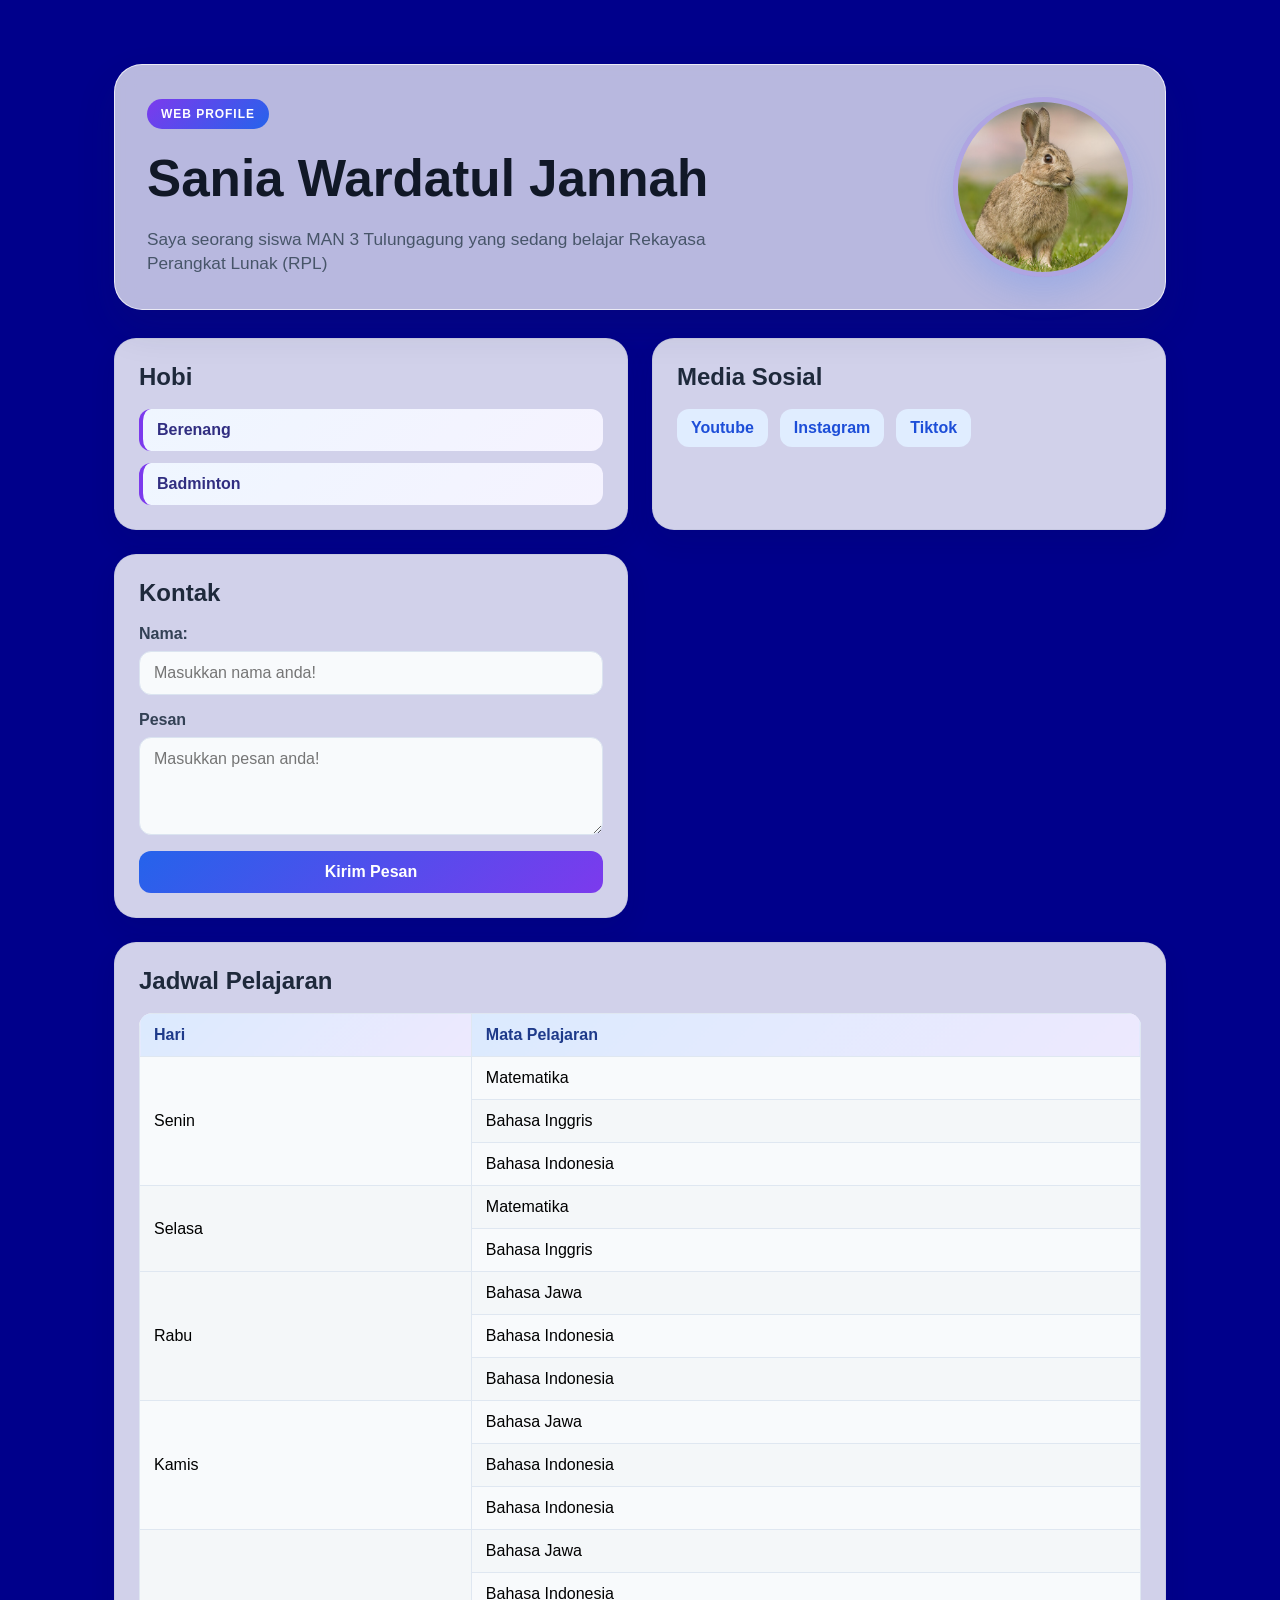
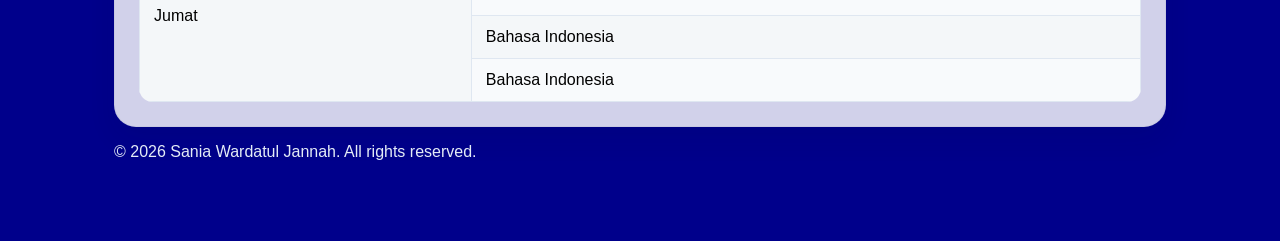
==== commit 06df582c: "Update index.html" ====
--- a/index.html
+++ b/index.html
@@ -17,7 +17,7 @@
           Perangkat Lunak (RPL)
         </p>
       </div>
-      <img class="profile-photo" src="profile.jpeg" alt="photo profile" />
+      <img class="profile-photo" src="./kelinci comel.jpg" alt="photo profile" />
     </header>
 
     <main class="content-grid">
